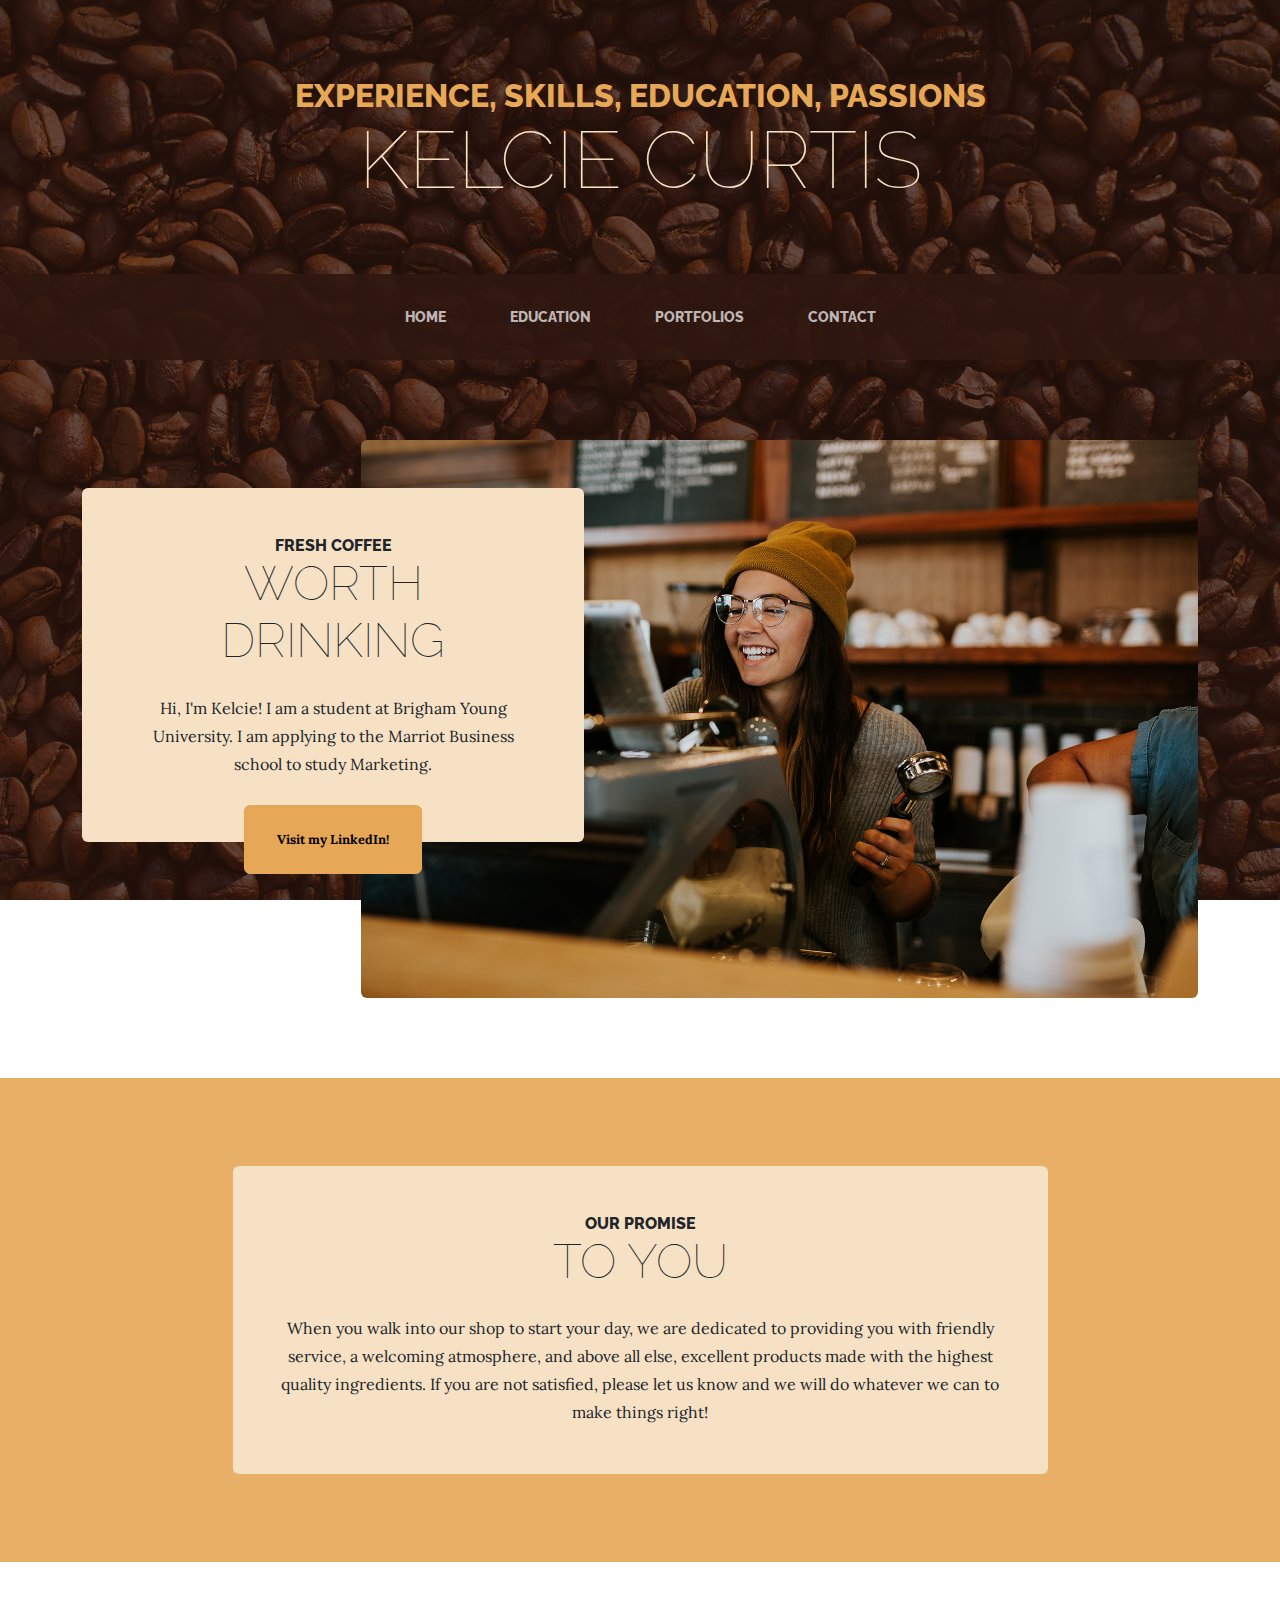
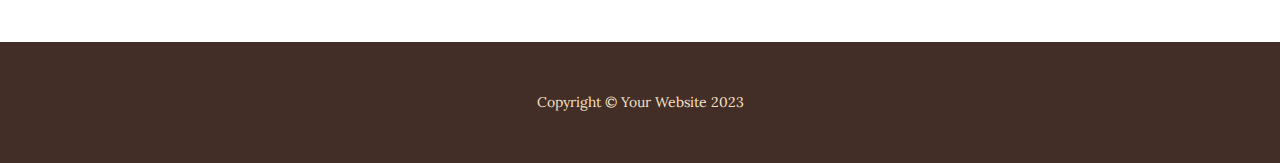
==== index.html @ 9ee7cfdb "Add files via upload" ====
<!DOCTYPE html>
<html lang="en">
    <head>
        <meta charset="utf-8" />
        <meta name="viewport" content="width=device-width, initial-scale=1, shrink-to-fit=no" />
        <meta name="description" content="" />
        <meta name="author" content="" />
        <title>Kelcie's Resume Website</title>
        <link rel="icon" type="image/x-icon" href="assets/favicon.ico" />
        <!-- Google fonts-->
        <link href="https://fonts.googleapis.com/css?family=Raleway:100,100i,200,200i,300,300i,400,400i,500,500i,600,600i,700,700i,800,800i,900,900i" rel="stylesheet" />
        <link href="https://fonts.googleapis.com/css?family=Lora:400,400i,700,700i" rel="stylesheet" />
        <!-- Core theme CSS (includes Bootstrap)-->
        <link href="css/styles.css" rel="stylesheet" />
        <!-- this stylesheet below is the one I made myself to customize -->
        <link href="css/customstyles.css" rel="customstylesheet" />
    </head>
    <body>
        <header>
            <h1 class="site-heading text-center text-faded d-none d-lg-block">
                <span class="site-heading-upper text-primary mb-3">Experience, Skills, Education, Passions</span>
                <span class="site-heading-lower">Kelcie Curtis</span>
            </h1>
        </header>
        <!-- Navigation-->
        <nav class="navbar navbar-expand-lg navbar-dark py-lg-4" id="mainNav">
            <div class="container">
                <a class="navbar-brand text-uppercase fw-bold d-lg-none" href="index.html">Start Bootstrap</a>
                <button class="navbar-toggler" type="button" data-bs-toggle="collapse" data-bs-target="#navbarSupportedContent" aria-controls="navbarSupportedContent" aria-expanded="false" aria-label="Toggle navigation"><span class="navbar-toggler-icon"></span></button>
                <div class="collapse navbar-collapse" id="navbarSupportedContent">
                    <ul class="navbar-nav mx-auto">
                        <li class="nav-item px-lg-4"><a class="nav-link text-uppercase" href="index.html">Home</a></li>
                        <li class="nav-item px-lg-4"><a class="nav-link text-uppercase" href="education.html">Education</a></li>
                        <li class="nav-item px-lg-4"><a class="nav-link text-uppercase" href="portfolios.html">Portfolios</a></li>
                        <li class="nav-item px-lg-4"><a class="nav-link text-uppercase" href="contact.html">Contact</a></li>
                    </ul>
                </div>
            </div>
        </nav>
        <section class="page-section clearfix">
            <div class="container">
                <div class="intro">
                    <img class="intro-img img-fluid mb-3 mb-lg-0 rounded" src="assets/img/intro.jpg" alt="..." />
                    <div class="intro-text left-0 text-center bg-faded p-5 rounded">
                        <h2 class="section-heading mb-4">
                            <span class="section-heading-upper">Fresh Coffee</span>
                            <span class="section-heading-lower">Worth Drinking</span>
                        </h2>
                        <p class="mb-3">Hi, I'm Kelcie! I am a student at Brigham Young University. I am applying to the Marriot Business school to study Marketing. </p>
                        <div class="intro-button mx-auto"><a class="btn btn-primary btn-xl" href="#!">Visit my LinkedIn!</a></div>
                    </div>
                </div>
            </div>
        </section>
        <section class="page-section cta">
            <div class="container">
                <div class="row">
                    <div class="col-xl-9 mx-auto">
                        <div class="cta-inner bg-faded text-center rounded">
                            <h2 class="section-heading mb-4">
                                <span class="section-heading-upper">Our Promise</span>
                                <span class="section-heading-lower">To You</span>
                            </h2>
                            <p class="mb-0">When you walk into our shop to start your day, we are dedicated to providing you with friendly service, a welcoming atmosphere, and above all else, excellent products made with the highest quality ingredients. If you are not satisfied, please let us know and we will do whatever we can to make things right!</p>
                        </div>
                    </div>
                </div>
            </div>
        </section>
        <footer class="footer text-faded text-center py-5">
            <div class="container"><p class="m-0 small">Copyright &copy; Your Website 2023</p></div>
        </footer>
        <!-- Bootstrap core JS-->
        <script src="https://cdn.jsdelivr.net/npm/bootstrap@5.2.3/dist/js/bootstrap.bundle.min.js"></script>
        <!-- Core theme JS-->
        <script src="js/scripts.js"></script>
    </body>
</html>
---- css/customstyles.css ----
/* this sheet is where I override styles */

#mainNav{
    position: fixed;
}
/* how do you know how to use hashtag or . */ if class= then its a dot.  an id is only once on the page use hashtag
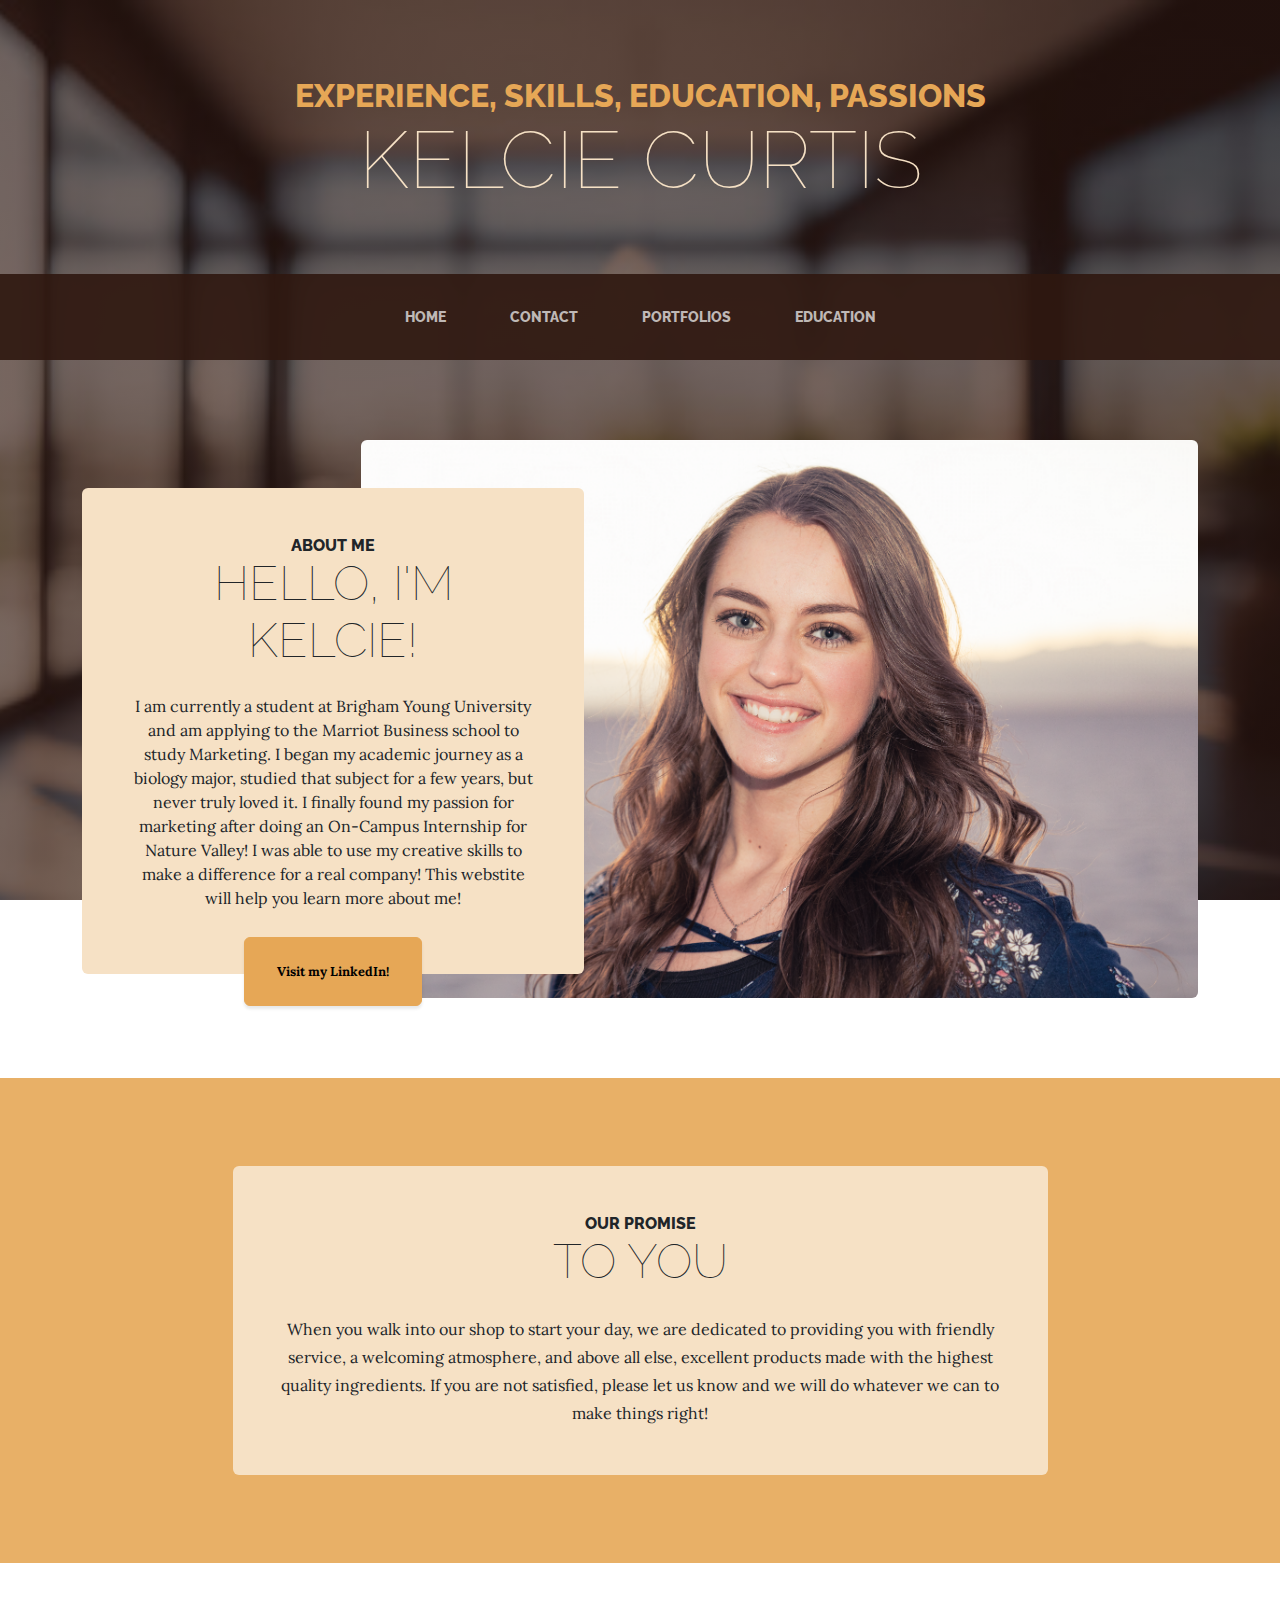
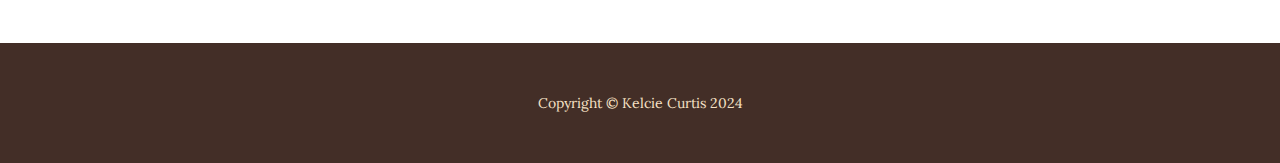
==== commit 75ca17e2: "Add files via upload" ====
--- a/index.html
+++ b/index.html
@@ -6,14 +6,14 @@
         <meta name="description" content="" />
         <meta name="author" content="" />
         <title>Kelcie's Resume Website</title>
-        <link rel="icon" type="image/x-icon" href="assets/favicon.ico" />
+        <link rel="icon" type="image/x-icon" href="images/backgroundprof.jpg" />
         <!-- Google fonts-->
         <link href="https://fonts.googleapis.com/css?family=Raleway:100,100i,200,200i,300,300i,400,400i,500,500i,600,600i,700,700i,800,800i,900,900i" rel="stylesheet" />
         <link href="https://fonts.googleapis.com/css?family=Lora:400,400i,700,700i" rel="stylesheet" />
         <!-- Core theme CSS (includes Bootstrap)-->
         <link href="css/styles.css" rel="stylesheet" />
         <!-- this stylesheet below is the one I made myself to customize -->
-        <link href="css/customstyles.css" rel="customstylesheet" />
+        <link href="css/customstyles.css" rel="stylesheet" />
     </head>
     <body>
         <header>
@@ -30,9 +30,9 @@
                 <div class="collapse navbar-collapse" id="navbarSupportedContent">
                     <ul class="navbar-nav mx-auto">
                         <li class="nav-item px-lg-4"><a class="nav-link text-uppercase" href="index.html">Home</a></li>
-                        <li class="nav-item px-lg-4"><a class="nav-link text-uppercase" href="education.html">Education</a></li>
+                        <li class="nav-item px-lg-4"><a class="nav-link text-uppercase" href="contact.html">Contact</a></li>
                         <li class="nav-item px-lg-4"><a class="nav-link text-uppercase" href="portfolios.html">Portfolios</a></li>
-                        <li class="nav-item px-lg-4"><a class="nav-link text-uppercase" href="contact.html">Contact</a></li>
+                        <li class="nav-item px-lg-4"><a class="nav-link text-uppercase" href="educations.html">Education</a></li>
                     </ul>
                 </div>
             </div>
@@ -40,14 +40,19 @@
         <section class="page-section clearfix">
             <div class="container">
                 <div class="intro">
-                    <img class="intro-img img-fluid mb-3 mb-lg-0 rounded" src="assets/img/intro.jpg" alt="..." />
+                    <img class="intro-img img-fluid mb-3 mb-lg-0 rounded" src="images/_DSC0309 (1).PNG" alt="Photo of Me" />
                     <div class="intro-text left-0 text-center bg-faded p-5 rounded">
                         <h2 class="section-heading mb-4">
-                            <span class="section-heading-upper">Fresh Coffee</span>
-                            <span class="section-heading-lower">Worth Drinking</span>
+                            <span class="section-heading-upper">About Me</span>
+                            <span class="section-heading-lower">Hello, I'm Kelcie!</span>
                         </h2>
-                        <p class="mb-3">Hi, I'm Kelcie! I am a student at Brigham Young University. I am applying to the Marriot Business school to study Marketing. </p>
-                        <div class="intro-button mx-auto"><a class="btn btn-primary btn-xl" href="#!">Visit my LinkedIn!</a></div>
+                        <p class="mb-3"></p> I am currently a student at Brigham Young University and am applying to the Marriot Business school to study Marketing. 
+                        I began my academic journey as a biology major, studied that subject for a few years, but never  truly loved it. I finally found my passion
+                    for marketing after doing an On-Campus Internship for Nature Valley! I was able to use my creative skills to make a difference for a real company!
+                This webstite will help you learn more about me! </p>
+                        <div class="intro-button mx-auto"><a class="btn btn-primary btn-xl" href="https://www.linkedin.com/feed/?legoTrackingToken=[base64]" target="_blank" style = color:black >Visit my LinkedIn!</a>
+                            
+                        </div>
                     </div>
                 </div>
             </div>
@@ -68,7 +73,7 @@
             </div>
         </section>
         <footer class="footer text-faded text-center py-5">
-            <div class="container"><p class="m-0 small">Copyright &copy; Your Website 2023</p></div>
+            <div class="container"><p class="m-0 small">Copyright &copy; Kelcie Curtis 2024</p></div>
         </footer>
         <!-- Bootstrap core JS-->
         <script src="https://cdn.jsdelivr.net/npm/bootstrap@5.2.3/dist/js/bootstrap.bundle.min.js"></script>
--- a/css/customstyles.css
+++ b/css/customstyles.css
@@ -1,6 +1,4 @@
 /* this sheet is where I override styles */
 
-#mainNav{
-    position: fixed;
-}
-/* how do you know how to use hashtag or . */ if class= then its a dot.  an id is only once on the page use hashtag+
+/* how do you know how to use hashtag or . if class= then its a dot.  an id is only once on the page use hashtag */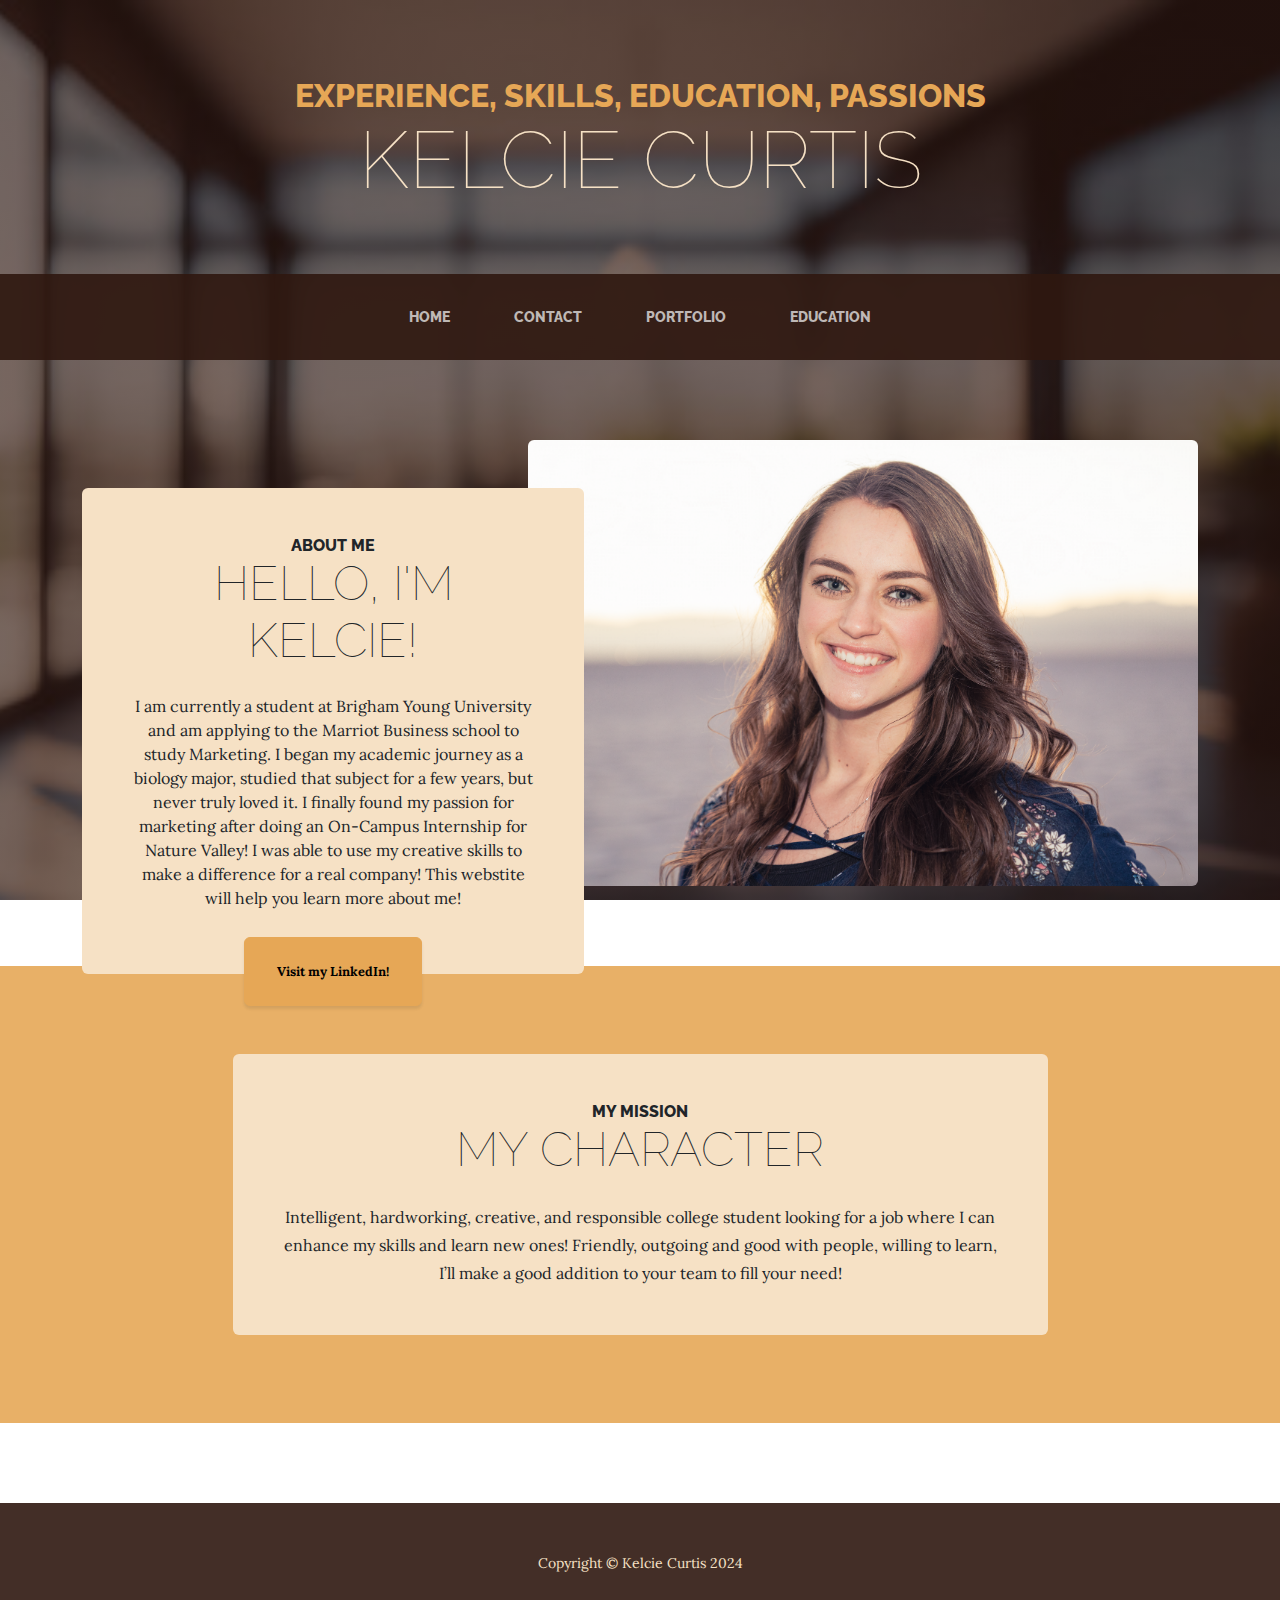
==== commit 3b9a5e15: "Add files via upload" ====
--- a/index.html
+++ b/index.html
@@ -31,7 +31,7 @@
                     <ul class="navbar-nav mx-auto">
                         <li class="nav-item px-lg-4"><a class="nav-link text-uppercase" href="index.html">Home</a></li>
                         <li class="nav-item px-lg-4"><a class="nav-link text-uppercase" href="contact.html">Contact</a></li>
-                        <li class="nav-item px-lg-4"><a class="nav-link text-uppercase" href="portfolios.html">Portfolios</a></li>
+                        <li class="nav-item px-lg-4"><a class="nav-link text-uppercase" href="portfolios.html">Portfolio</a></li>
                         <li class="nav-item px-lg-4"><a class="nav-link text-uppercase" href="educations.html">Education</a></li>
                     </ul>
                 </div>
@@ -40,7 +40,7 @@
         <section class="page-section clearfix">
             <div class="container">
                 <div class="intro">
-                    <img class="intro-img img-fluid mb-3 mb-lg-0 rounded" src="images/_DSC0309 (1).PNG" alt="Photo of Me" />
+                    <img class="intro-img img-fluid mb-3 mb-lg-0 rounded" src="images/AboutMephoto.PNG" alt="New Photo" />
                     <div class="intro-text left-0 text-center bg-faded p-5 rounded">
                         <h2 class="section-heading mb-4">
                             <span class="section-heading-upper">About Me</span>
@@ -63,10 +63,11 @@
                     <div class="col-xl-9 mx-auto">
                         <div class="cta-inner bg-faded text-center rounded">
                             <h2 class="section-heading mb-4">
-                                <span class="section-heading-upper">Our Promise</span>
-                                <span class="section-heading-lower">To You</span>
+                                <span class="section-heading-upper">My Mission</span>
+                                <span class="section-heading-lower">My Character</span>
                             </h2>
-                            <p class="mb-0">When you walk into our shop to start your day, we are dedicated to providing you with friendly service, a welcoming atmosphere, and above all else, excellent products made with the highest quality ingredients. If you are not satisfied, please let us know and we will do whatever we can to make things right!</p>
+                            <p class="mb-0">Intelligent, hardworking, creative, and responsible college student looking for a job where I can enhance my skills and learn new ones! 
+                                Friendly, outgoing and good with people, willing to learn, I’ll make a good addition to your team to fill your need!</p>
                         </div>
                     </div>
                 </div>
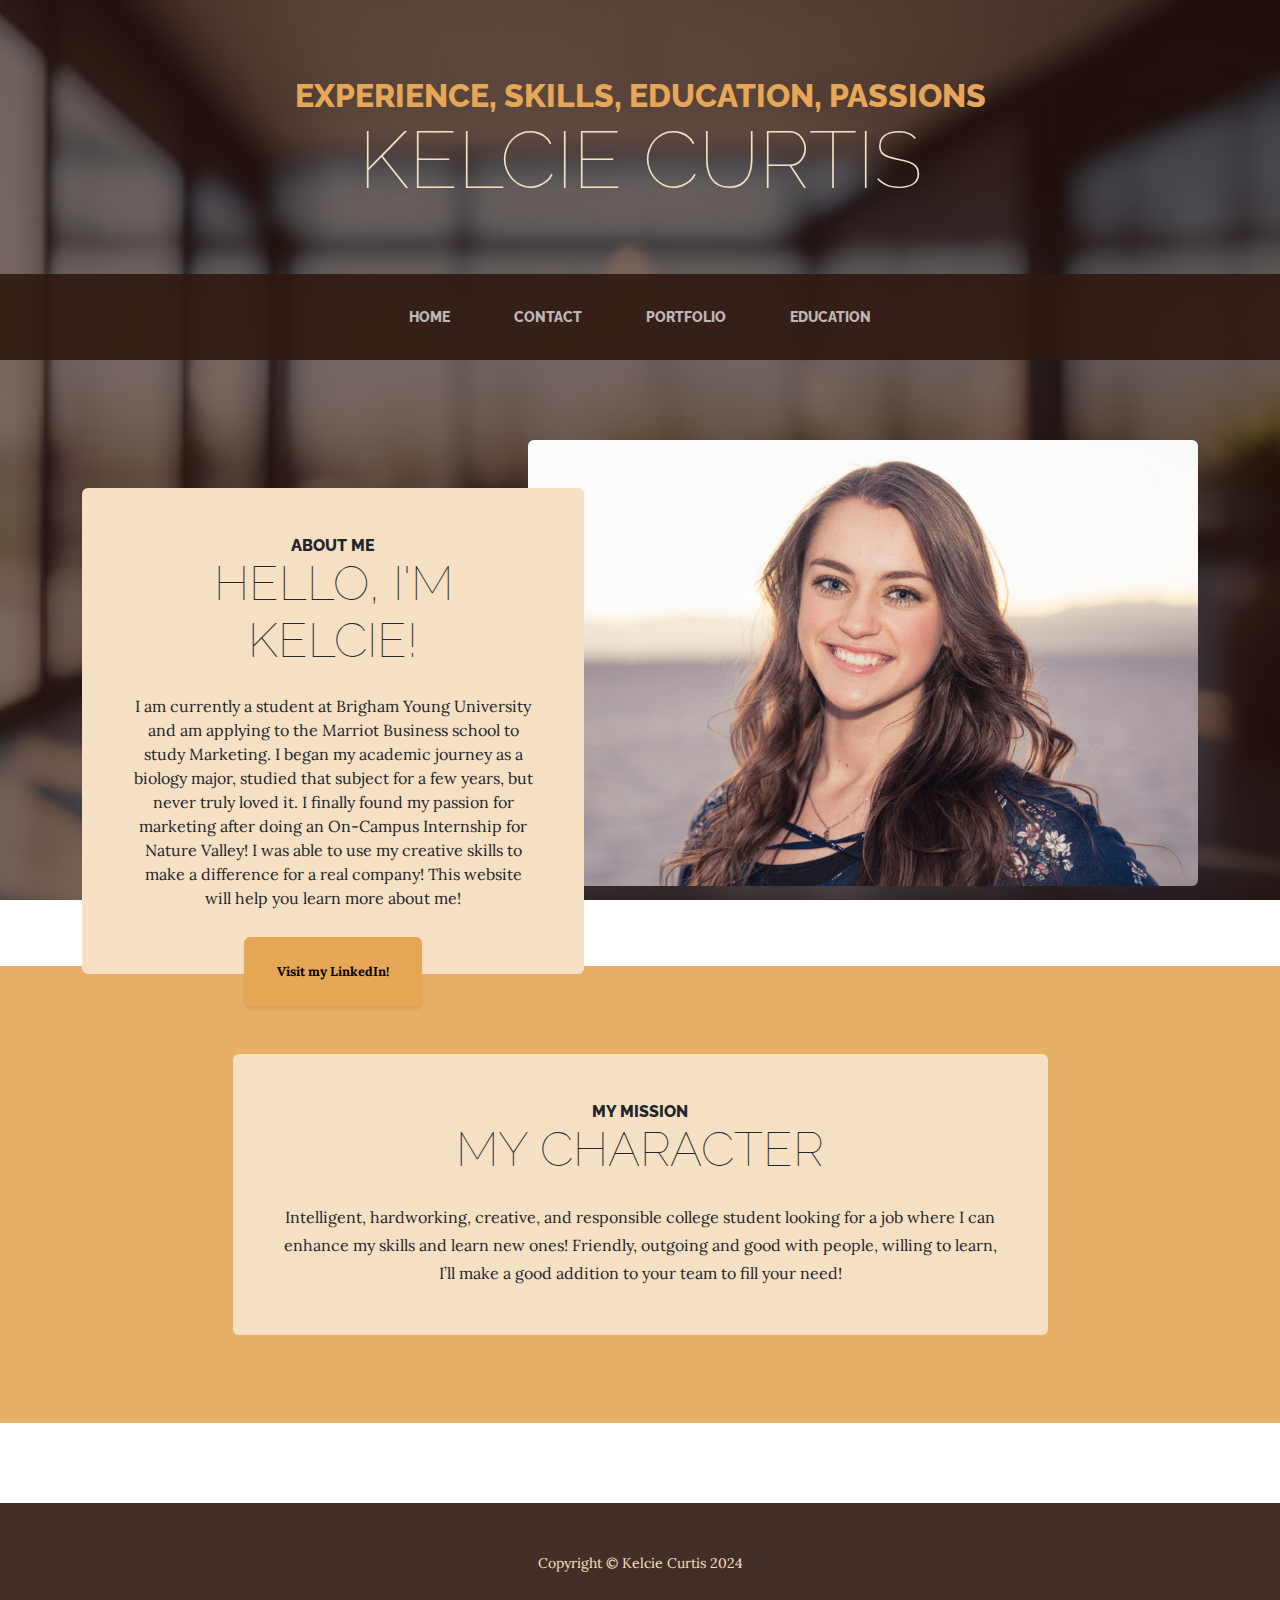
==== commit ea854c36: "Add files via upload" ====
--- a/index.html
+++ b/index.html
@@ -49,7 +49,7 @@
                         <p class="mb-3"></p> I am currently a student at Brigham Young University and am applying to the Marriot Business school to study Marketing. 
                         I began my academic journey as a biology major, studied that subject for a few years, but never  truly loved it. I finally found my passion
                     for marketing after doing an On-Campus Internship for Nature Valley! I was able to use my creative skills to make a difference for a real company!
-                This webstite will help you learn more about me! </p>
+                This website will help you learn more about me! </p>
                         <div class="intro-button mx-auto"><a class="btn btn-primary btn-xl" href="https://www.linkedin.com/feed/?legoTrackingToken=[base64]" target="_blank" style = color:black >Visit my LinkedIn!</a>
                             
                         </div>
